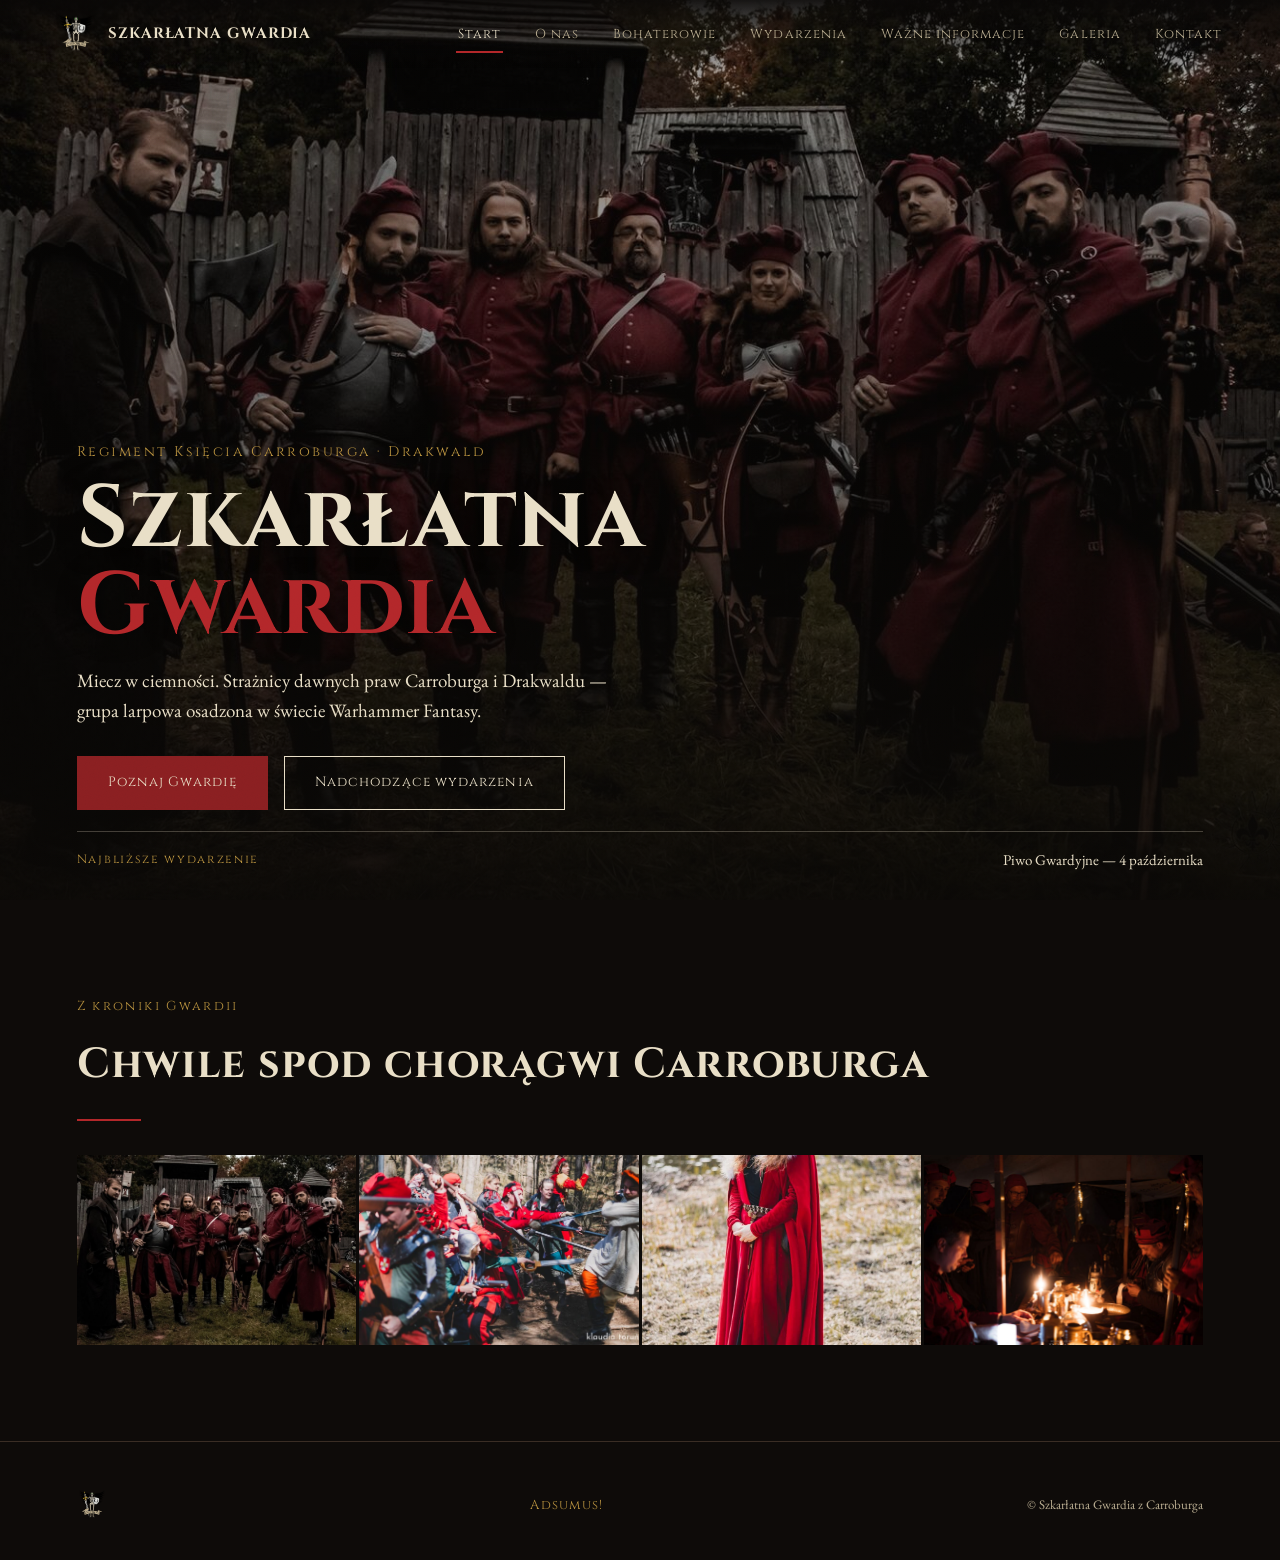
==== index.html @ 164d1ecc "Dodaj postac: Odetta von dem Lagershoff" ====
<!DOCTYPE html>
<html lang="pl">
<head>
<meta charset="UTF-8">
<meta name="viewport" content="width=device-width, initial-scale=1, viewport-fit=cover">
<title>Szkarłatna Gwardia z Carroburga</title>
<link rel="preconnect" href="https://fonts.googleapis.com">
<link rel="preconnect" href="https://fonts.gstatic.com" crossorigin>
<link href="https://fonts.googleapis.com/css2?family=Cinzel:wght@500;600;700;900&family=EB+Garamond:ital,wght@0,400;0,500;0,600;1,400&display=swap" rel="stylesheet">
<style>
  :root{
    --ink-0:#0e0b09;
    --ink-1:#171210;
    --ink-2:#231b17;
    --parchment:#e9dfc7;
    --parchment-dim:#b9ad91;
    --crimson:#8a1f21;
    --crimson-bright:#b3272a;
    --crimson-deep:#5c1315;
    --gold:#b8923f;
    --line:#3a2d24;
    --font-display:'Cinzel', 'Times New Roman', serif;
    --font-body:'EB Garamond', Georgia, 'Times New Roman', serif;
    padding-top:env(safe-area-inset-top,0px);
    padding-bottom:env(safe-area-inset-bottom,0px);
    box-sizing:border-box;
  }
  *{box-sizing:border-box;}
  html{scroll-padding-top:env(safe-area-inset-top,0px);}
  html,body{height:100%;}
  body{
    margin:0;
    background:var(--ink-0);
    color:var(--parchment);
    font-family:var(--font-body);
    font-size:18px;
    line-height:1.6;
    -webkit-font-smoothing:antialiased;
  }
  img{max-width:100%;display:block;}
  a{color:inherit;}

  ::selection{background:var(--crimson-bright);color:var(--parchment);}

  /* ---------- Texture ---------- */
  .grain{
    position:fixed;inset:0;pointer-events:none;z-index:5;opacity:.05;mix-blend-mode:overlay;
    background-image:url("data:image/svg+xml,%3Csvg xmlns='http://www.w3.org/2000/svg' width='120' height='120'%3E%3Cfilter id='n'%3E%3CfeTurbulence type='fractalNoise' baseFrequency='0.9' numOctaves='2' stitchTiles='stitch'/%3E%3C/filter%3E%3Crect width='100%25' height='100%25' filter='url(%23n)'/%3E%3C/svg%3E");
  }

  /* ---------- Nav ---------- */
  header.topnav{
    position:fixed;top:0;left:0;right:0;z-index:40;
    padding-top:calc(env(safe-area-inset-top,0px) + 14px);
    padding-bottom:14px;
    display:flex;align-items:center;justify-content:space-between;
    padding-left:clamp(18px,5vw,56px);padding-right:clamp(18px,5vw,56px);
    background:linear-gradient(to bottom, rgba(10,8,7,.92), rgba(10,8,7,0));
    transition:background .3s ease;
  }
  header.topnav.solid{background:rgba(10,8,7,.94);border-bottom:1px solid var(--line);}
  .brand{display:flex;align-items:center;gap:12px;cursor:pointer;}
  .brand img{height:40px;width:40px;object-fit:contain;}
  .brand span{font-family:var(--font-display);font-weight:700;letter-spacing:.06em;font-size:15px;color:var(--parchment);}
  nav.links{display:flex;gap:clamp(10px,2.4vw,30px);}
  nav.links button{
    background:none;border:none;color:var(--parchment-dim);
    font-family:var(--font-display);font-size:13px;letter-spacing:.08em;
    cursor:pointer;padding:6px 2px;position:relative;
  }
  nav.links button.active{color:var(--parchment);}
  nav.links button.active::after{
    content:"";position:absolute;left:0;right:0;bottom:-4px;height:2px;background:var(--crimson-bright);
  }
  nav.links button:hover{color:var(--parchment);}
  .navToggle{display:none;background:none;border:1px solid var(--line);color:var(--parchment);padding:8px 12px;font-family:var(--font-display);font-size:13px;letter-spacing:.05em;cursor:pointer;}

  @media (max-width:860px){
    nav.links{
      position:fixed;top:0;right:0;height:100%;width:min(78vw,320px);
      background:var(--ink-1);flex-direction:column;padding:calc(env(safe-area-inset-top,0px) + 90px) 28px 40px;
      transform:translateX(100%);transition:transform .35s ease;border-left:1px solid var(--line);
      gap:26px;
    }
    nav.links.open{transform:translateX(0);}
    .navToggle{display:block;}
  }

  /* ---------- Pages ---------- */
  .page{display:none;}
  .page.active{display:block;animation:fade .5s ease;}
  @keyframes fade{from{opacity:0;transform:translateY(8px);}to{opacity:1;transform:translateY(0);}}

  section{padding:96px clamp(18px,6vw,80px);}
  .wrap{max-width:1180px;margin:0 auto;}
  .narrow{max-width:760px;margin:0 auto;}

  h1,h2,h3{font-family:var(--font-display);font-weight:700;margin:0 0 .5em;color:var(--parchment);}
  h2{font-size:clamp(28px,4vw,42px);letter-spacing:.02em;}
  h3{font-size:20px;letter-spacing:.02em;color:var(--parchment);}
  .eyebrow{
    font-family:var(--font-display);font-size:13px;letter-spacing:.18em;color:var(--gold);
    margin-bottom:14px;display:block;
  }
  p{margin:0 0 1.1em;color:var(--parchment-dim);}
  p.lead{color:var(--parchment);font-size:1.15em;}

  .rule{width:64px;height:2px;background:var(--crimson-bright);margin:18px 0 34px;}
  .rule.center{margin-left:auto;margin-right:auto;}

  /* ---------- Hero ---------- */
  .hero{
    position:relative;min-height:100svh;display:flex;align-items:flex-end;
    background:linear-gradient(to bottom, rgba(10,8,6,.35) 0%, rgba(10,8,6,.55) 55%, rgba(10,8,6,.96) 100%), url("[data-uri]") center 28% / cover no-repeat;
    padding:0 clamp(18px,6vw,80px) 90px;
  }
  .hero-inner{max-width:820px;padding-top:calc(env(safe-area-inset-top,0px) + 140px);}
  .hero .eyebrow{font-size:14px;}
  .hero h1{
    font-size:clamp(40px,7.4vw,88px);line-height:.98;letter-spacing:.01em;margin-bottom:.18em;
    text-shadow:0 3px 22px rgba(0,0,0,.55);
  }
  .hero h1 em{font-style:normal;color:var(--crimson-bright);}
  .hero p.lead{max-width:560px;font-size:clamp(16px,2vw,19px);}
  .hero-ctas{display:flex;gap:16px;flex-wrap:wrap;margin-top:30px;}
  .btn{
    font-family:var(--font-display);font-size:13.5px;letter-spacing:.08em;
    padding:15px 30px;border:1px solid var(--parchment);color:var(--parchment);
    background:transparent;cursor:pointer;text-decoration:none;display:inline-block;
    transition:background .25s ease, color .25s ease, border-color .25s ease;
  }
  .btn:hover{background:var(--parchment);color:var(--ink-0);}
  .btn.primary{background:var(--crimson);border-color:var(--crimson);color:var(--parchment);}
  .btn.primary:hover{background:var(--crimson-bright);border-color:var(--crimson-bright);color:#fff;}

  .hero-next-event{
    position:absolute;left:clamp(18px,6vw,80px);right:clamp(18px,6vw,80px);bottom:28px;
    display:flex;justify-content:space-between;align-items:center;flex-wrap:wrap;gap:10px;
    border-top:1px solid rgba(233,223,199,.25);padding-top:16px;
  }
  .hero-next-event .tag{font-family:var(--font-display);font-size:12px;letter-spacing:.14em;color:var(--gold);}
  .hero-next-event .ev{font-size:15px;color:var(--parchment);}

  /* ---------- O nas ---------- */
  .callout{
    background:var(--ink-1);border:1px solid var(--line);padding:40px clamp(24px,4vw,56px);
    position:relative;
  }
  .callout::before{
    content:"„";font-family:Georgia,serif;font-size:90px;color:var(--crimson);position:absolute;
    top:-6px;left:20px;line-height:1;opacity:.85;
  }
  .oath{font-style:italic;font-size:1.15em;color:var(--parchment);line-height:1.9;}
  .oath .line{display:block;}

  .call-word{
    font-family:var(--font-display);font-size:clamp(30px,5vw,52px);color:var(--crimson-bright);
    letter-spacing:.03em;margin:0;
  }

  .langnote{margin-top:30px;padding-top:24px;border-top:1px solid var(--line);}
  .langnote summary{cursor:pointer;font-family:var(--font-display);font-size:13px;letter-spacing:.1em;color:var(--gold);}
  .langnote[open] summary{margin-bottom:14px;}
  .langnote p{font-style:italic;}

  .units-grid{display:grid;grid-template-columns:repeat(auto-fit,minmax(200px,1fr));gap:1px;background:var(--line);margin-top:10px;border:1px solid var(--line);}
  .unit{background:var(--ink-1);padding:26px 22px;}
  .unit .count{font-family:var(--font-display);font-size:34px;color:var(--crimson-bright);}
  .unit .name{margin-top:6px;font-size:15px;color:var(--parchment);}

  /* ---------- Bohaterowie ---------- */
  .heroes-grid{display:grid;grid-template-columns:repeat(auto-fill,minmax(280px,1fr));gap:2px;background:var(--line);border:1px solid var(--line);}
  .hcard{background:var(--ink-1);padding:32px 26px;display:flex;flex-direction:column;gap:10px;}
  .hcard .crest{width:34px;height:34px;opacity:.85;}
  .hcard .role{font-family:var(--font-display);font-size:11.5px;letter-spacing:.1em;color:var(--gold);}
  .hcard h3{margin-bottom:2px;}
  .hcard p{font-size:15.5px;margin-bottom:0;}
  .hcard.has-portrait{padding-top:26px;}
  .hcard .portrait{
    width:128px;height:auto;display:block;margin:0 auto 12px;
    filter:drop-shadow(0 6px 14px rgba(0,0,0,.5));
  }
  .hcard.has-portrait .role,
  .hcard.has-portrait h3{text-align:center;}

  /* ---------- Wydarzenia ---------- */
  .events{border-top:1px solid var(--line);margin-top:20px;}
  .event{
    display:grid;grid-template-columns:150px 1fr auto;gap:24px;align-items:center;
    padding:28px 0;border-bottom:1px solid var(--line);
  }
  .event .date{font-family:var(--font-display);color:var(--crimson-bright);font-size:15px;letter-spacing:.03em;}
  .event h3{margin-bottom:4px;}
  .event p{margin-bottom:0;font-size:15px;}
  .event .link{font-family:var(--font-display);font-size:12.5px;letter-spacing:.08em;color:var(--gold);white-space:nowrap;}
  .event .link:hover{color:var(--parchment);}
  @media (max-width:640px){
    .event{grid-template-columns:1fr;gap:6px;}
    .event .link{justify-self:start;}
  }
  .event-banner{margin-top:56px;display:grid;grid-template-columns:1fr 1.3fr;gap:0;border:1px solid var(--line);}
  .event-banner img{height:100%;object-fit:cover;}
  .event-banner .cap{padding:34px 32px;background:var(--ink-1);display:flex;flex-direction:column;justify-content:center;}
  @media (max-width:760px){.event-banner{grid-template-columns:1fr;}.event-banner img{max-height:340px;}}

  /* ---------- Ważne informacje ---------- */
  .articles{display:flex;flex-direction:column;gap:0;}
  .article{border-top:1px solid var(--line);padding:44px 0;}
  .article:last-child{border-bottom:1px solid var(--line);}
  .article .tag{font-family:var(--font-display);font-size:12px;letter-spacing:.1em;color:var(--gold);}
  .article h3{font-size:24px;margin-top:8px;}
  .article .meta{font-size:13px;color:var(--parchment-dim);margin-bottom:20px;font-style:italic;}
  .article p{max-width:720px;}
  .article ul{max-width:720px;color:var(--parchment-dim);padding-left:22px;margin:0 0 1.1em;}
  .article li{margin-bottom:6px;}
  .article h4{font-family:var(--font-display);font-size:15px;letter-spacing:.03em;color:var(--parchment);margin:22px 0 10px;}
  .article h5{font-family:var(--font-display);font-size:14px;letter-spacing:.02em;color:var(--gold);margin:26px 0 8px;}

  .sword-imgs{display:grid;grid-template-columns:repeat(3,1fr);gap:14px;margin:24px 0 30px;max-width:720px;}
  .sword-imgs figure{margin:0;background:var(--ink-1);border:1px solid var(--line);padding:14px;text-align:center;}
  .sword-imgs img{width:100%;height:170px;object-fit:contain;background:#fff;}
  .sword-imgs figcaption{margin-top:10px;font-size:12px;color:var(--parchment-dim);letter-spacing:.02em;}
  @media (max-width:640px){.sword-imgs{grid-template-columns:1fr 1fr;}}

  .subnav{display:flex;gap:10px;flex-wrap:wrap;margin-bottom:44px;}
  .subnav button{
    font-family:var(--font-display);font-size:12.5px;letter-spacing:.08em;
    padding:10px 20px;border:1px solid var(--line);background:var(--ink-1);color:var(--parchment-dim);
    cursor:pointer;transition:all .2s ease;
  }
  .subnav button.active{background:var(--crimson);border-color:var(--crimson);color:var(--parchment);}
  .subnav button:hover{color:var(--parchment);}
  .subpage{display:none;}
  .subpage.active{display:block;animation:fade .4s ease;}

  .req-grid,.offer-grid{display:grid;grid-template-columns:repeat(auto-fit,minmax(240px,1fr));gap:1px;background:var(--line);border:1px solid var(--line);margin-bottom:10px;}
  .req-grid .card,.offer-grid .card{background:var(--ink-1);padding:26px 24px;}
  .req-grid .card h4,.offer-grid .card h4{font-family:var(--font-display);font-size:14.5px;letter-spacing:.02em;color:var(--parchment);margin:0 0 10px;}
  .req-grid .card p,.offer-grid .card p{font-size:14.5px;margin-bottom:0;}
  .req-grid .card a,.offer-grid .card a{color:var(--gold);}

  /* ---------- Galeria (mozaika) ---------- */
  .gallery{
    display:grid;
    grid-template-columns:repeat(4, 1fr);
    grid-auto-rows:190px;
    grid-auto-flow:dense;
    gap:3px;
  }
  .gallery figure{margin:0;position:relative;overflow:hidden;grid-column:span 1;grid-row:span 1;}
  .gallery figure.g-large{grid-column:span 2;grid-row:span 2;}
  .gallery figure.g-wide{grid-column:span 2;grid-row:span 1;}
  .gallery figure.g-tall{grid-column:span 1;grid-row:span 2;}
  .gallery img{width:100%;height:100%;display:block;object-fit:cover;transition:transform .5s ease;}
  .gallery figure:hover img{transform:scale(1.045);}
  .gallery figcaption{
    position:absolute;right:8px;bottom:6px;font-size:11px;letter-spacing:.04em;
    color:rgba(233,223,199,.85);background:rgba(10,8,6,.55);padding:2px 7px;
  }
  @media (max-width:820px){
    .gallery{grid-template-columns:repeat(2,1fr);grid-auto-rows:170px;}
    .gallery figure.g-large{grid-column:span 2;grid-row:span 2;}
    .gallery figure.g-wide{grid-column:span 2;grid-row:span 1;}
  }

  /* ---------- Kontakt ---------- */
  .contact-grid{display:grid;grid-template-columns:1fr 1fr;gap:60px;}
  @media (max-width:760px){.contact-grid{grid-template-columns:1fr;gap:40px;}}

  .contact-form{display:flex;flex-direction:column;gap:20px;}
  .contact-form label{
    font-family:var(--font-display);font-size:12px;letter-spacing:.1em;color:var(--gold);
    display:block;margin-bottom:8px;
  }
  .contact-form select,
  .contact-form input,
  .contact-form textarea{
    width:100%;background:var(--ink-1);border:1px solid var(--line);color:var(--parchment);
    padding:13px 14px;font-family:var(--font-body);font-size:16px;
  }
  .contact-form select{appearance:auto;cursor:pointer;}
  .contact-form textarea{resize:vertical;min-height:130px;}
  .contact-form input:focus,
  .contact-form select:focus,
  .contact-form textarea:focus{outline:none;border-color:var(--crimson-bright);}
  .contact-form .hint{font-size:12.5px;color:var(--parchment-dim);margin-top:-10px;}
  .contact-form button{align-self:flex-start;}
  .form-note{font-size:13px;color:var(--parchment-dim);margin-top:10px;}
  .field{margin-bottom:24px;}
  .field .k{font-family:var(--font-display);font-size:12px;letter-spacing:.1em;color:var(--gold);display:block;margin-bottom:6px;}
  .field .v{font-size:17px;color:var(--parchment);}
  .field .v.placeholder{color:var(--parchment-dim);font-style:italic;}

  /* ---------- Footer ---------- */
  footer{
    border-top:1px solid var(--line);padding:48px clamp(18px,6vw,80px) calc(40px + env(safe-area-inset-bottom,0px));
    display:flex;justify-content:space-between;align-items:center;flex-wrap:wrap;gap:20px;
  }
  footer .brand img{height:30px;width:30px;}
  footer .motto{font-family:var(--font-display);letter-spacing:.1em;color:var(--gold);font-size:13px;}
  footer .copy{font-size:13px;color:var(--parchment-dim);}
</style>
</head>
<body>

<div class="grain"></div>

<header class="topnav" id="topnav">
  <div class="brand" onclick="goPage('start')">
    <img src="[data-uri]" alt="Herb Szkarłatnej Gwardii">
    <span>SZKARŁATNA&nbsp;GWARDIA</span>
  </div>
  <button class="navToggle" id="navToggle" aria-label="Menu">MENU</button>
  <nav class="links" id="navLinks">
    <button data-page="start">Start</button>
    <button data-page="o-nas">O nas</button>
    <button data-page="bohaterowie">Bohaterowie</button>
    <button data-page="wydarzenia">Wydarzenia</button>
    <button data-page="informacje">Ważne informacje</button>
    <button data-page="galeria">Galeria</button>
    <button data-page="kontakt">Kontakt</button>
  </nav>
</header>

<!-- ============ START ============ -->
<div class="page" id="page-start">
  <div class="hero">
    <div class="hero-inner">
      <span class="eyebrow">Regiment Księcia Carroburga &middot; Drakwald</span>
      <h1>Szkarłatna<br><em>Gwardia</em></h1>
      <p class="lead">Miecz w ciemności. Strażnicy dawnych praw Carroburga i Drakwaldu — grupa larpowa osadzona w świecie Warhammer Fantasy.</p>
      <div class="hero-ctas">
        <a class="btn primary" onclick="goPage('o-nas')">Poznaj Gwardię</a>
        <a class="btn" onclick="goPage('wydarzenia')">Nadchodzące wydarzenia</a>
      </div>
    </div>
    <div class="hero-next-event">
      <span class="tag">Najbliższe wydarzenie</span>
      <span class="ev">Piwo Gwardyjne — 4 października</span>
    </div>
  </div>

  <section>
    <div class="wrap">
      <span class="eyebrow">Z kroniki Gwardii</span>
      <h2>Chwile spod chorągwi Carroburga</h2>
      <div class="rule"></div>
      <div class="gallery" style="grid-template-columns:repeat(4,1fr);">
        <figure><img src="[data-uri]" alt="Gwardia przed fortem Carroburg"></figure>
        <figure><img src="[data-uri]" alt="Szarża w lesie"></figure>
        <figure><img src="[data-uri]" alt="Postać w czerwonej pelerynie nad jeziorem"></figure>
        <figure><img src="[data-uri]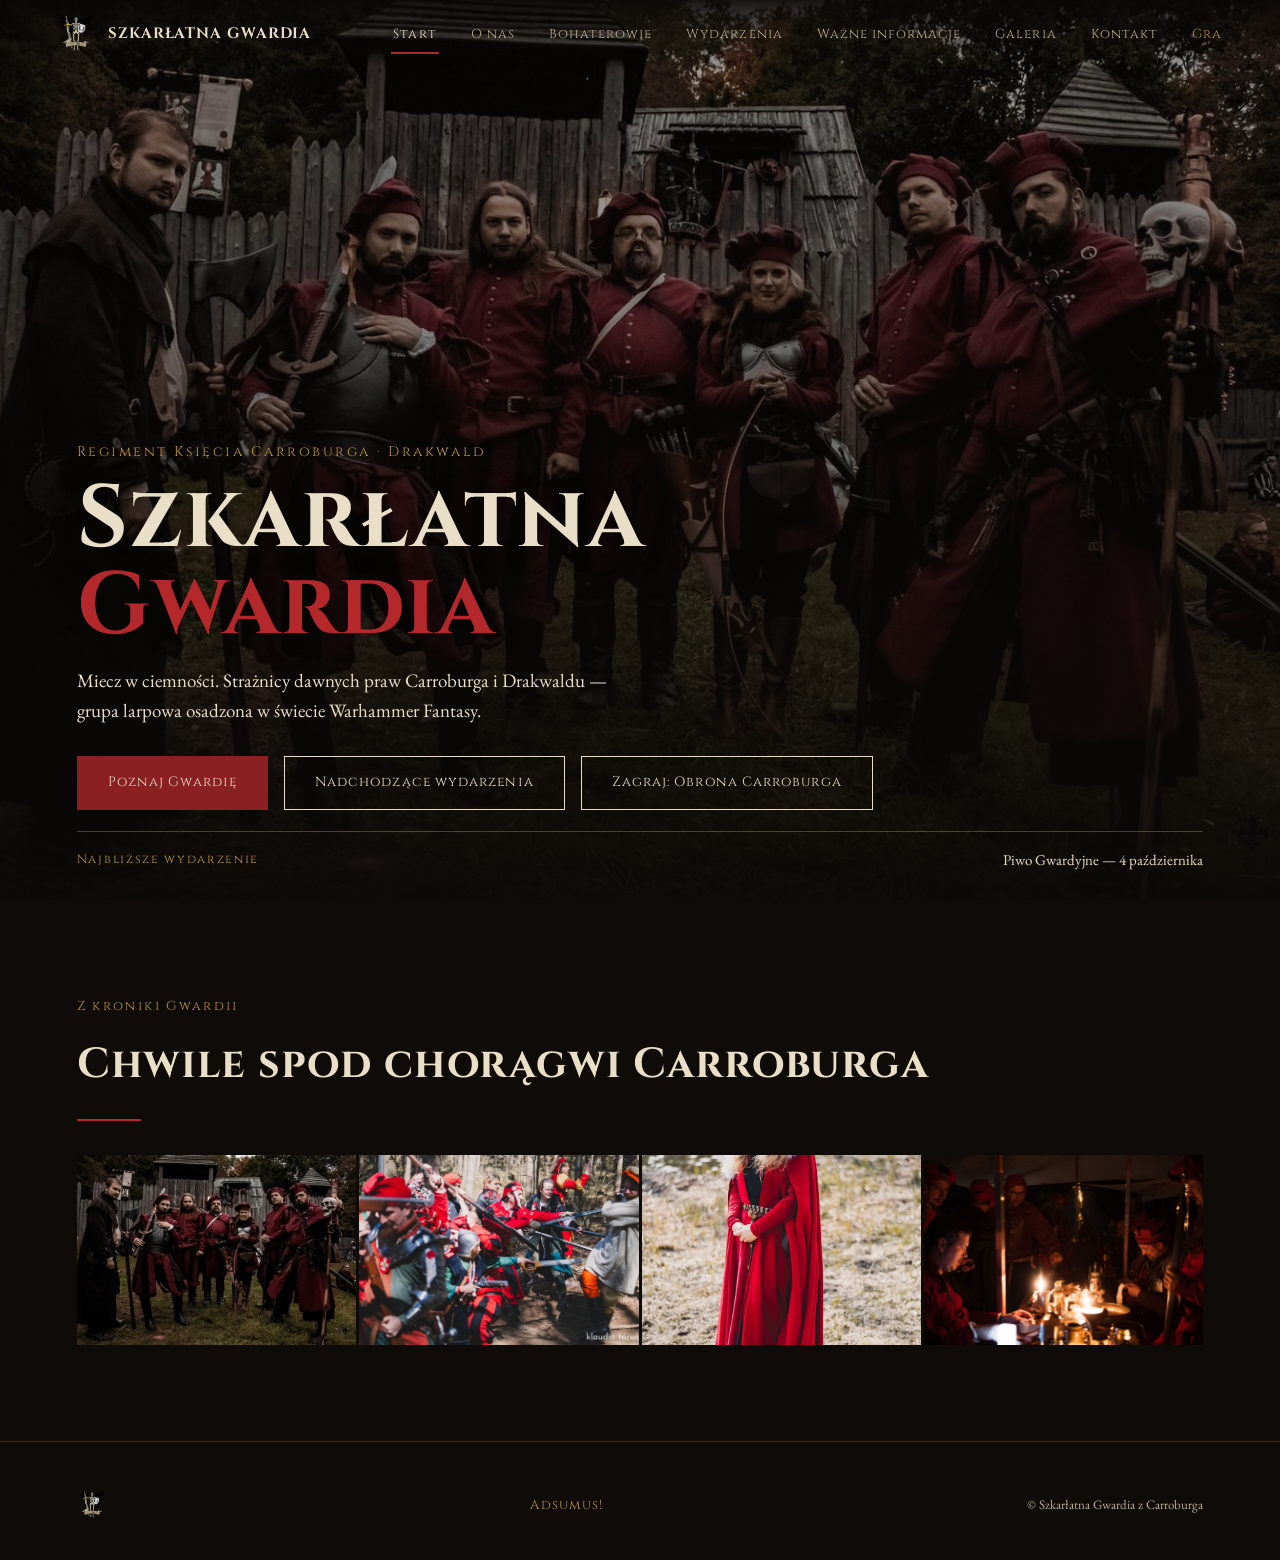
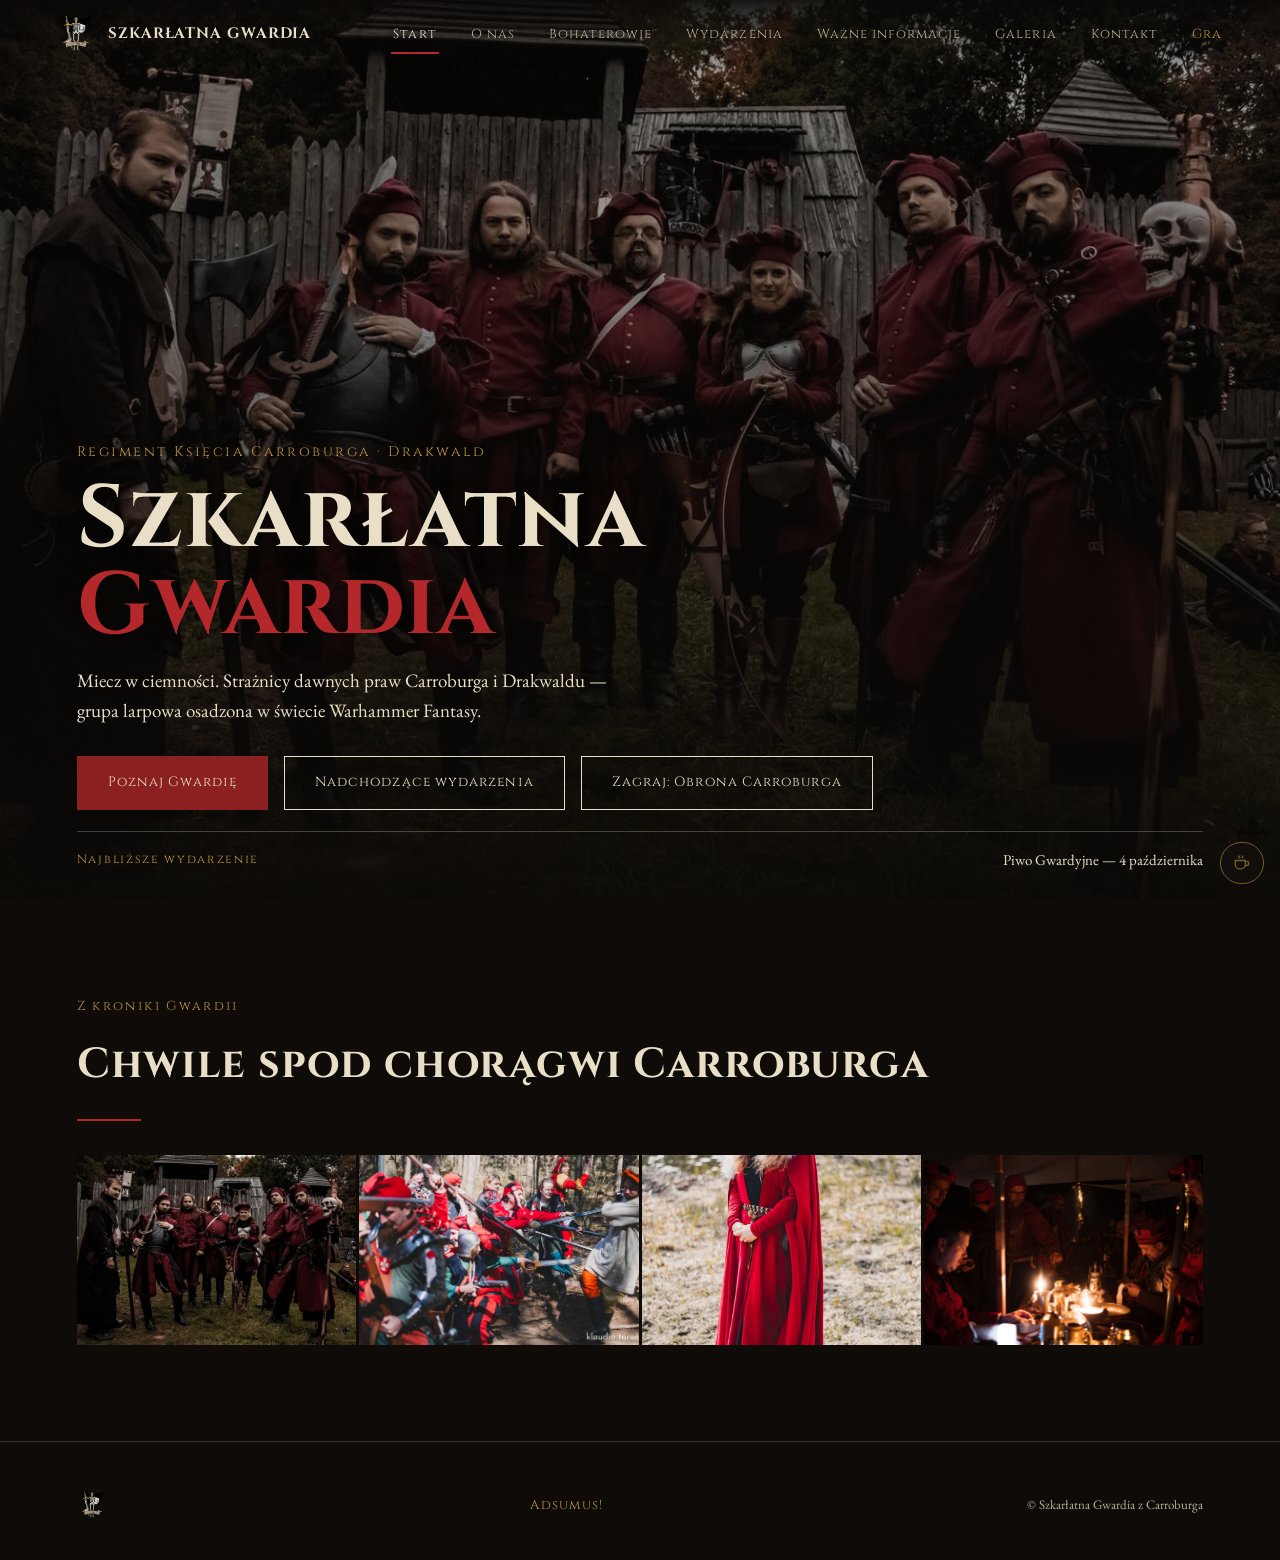
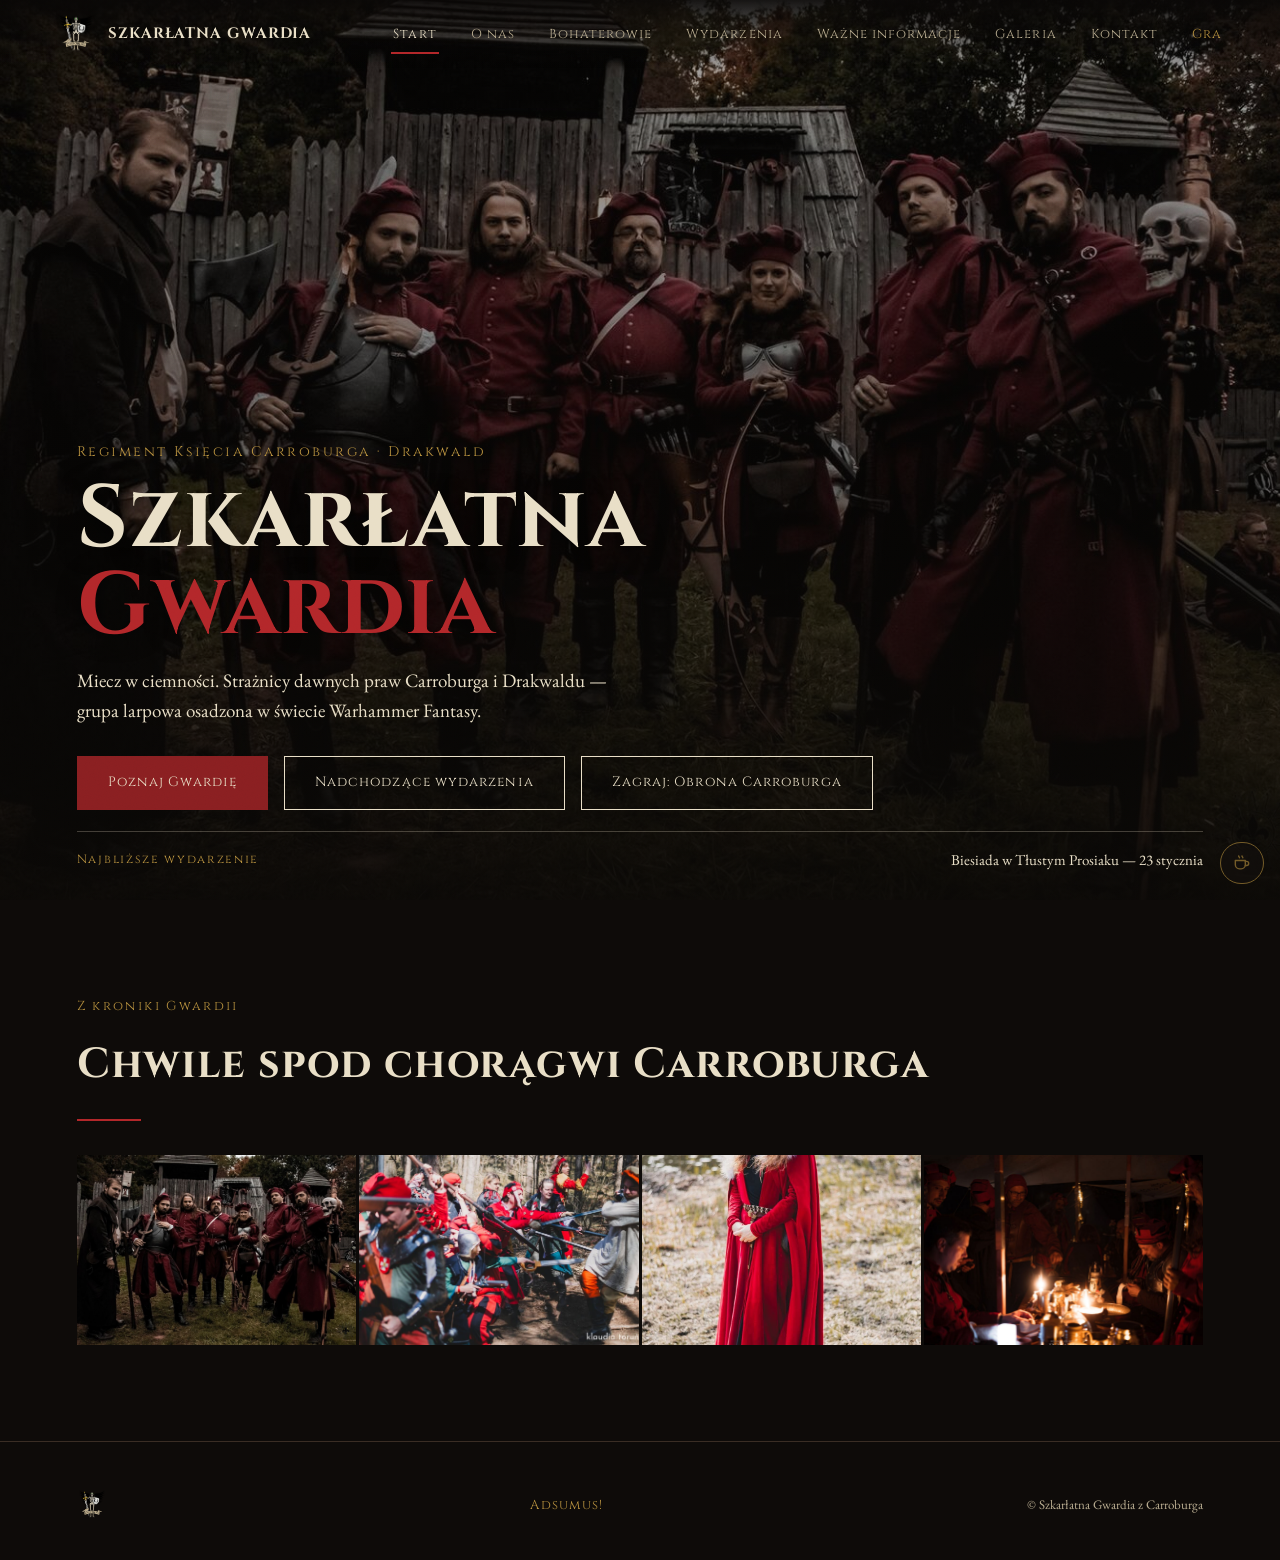
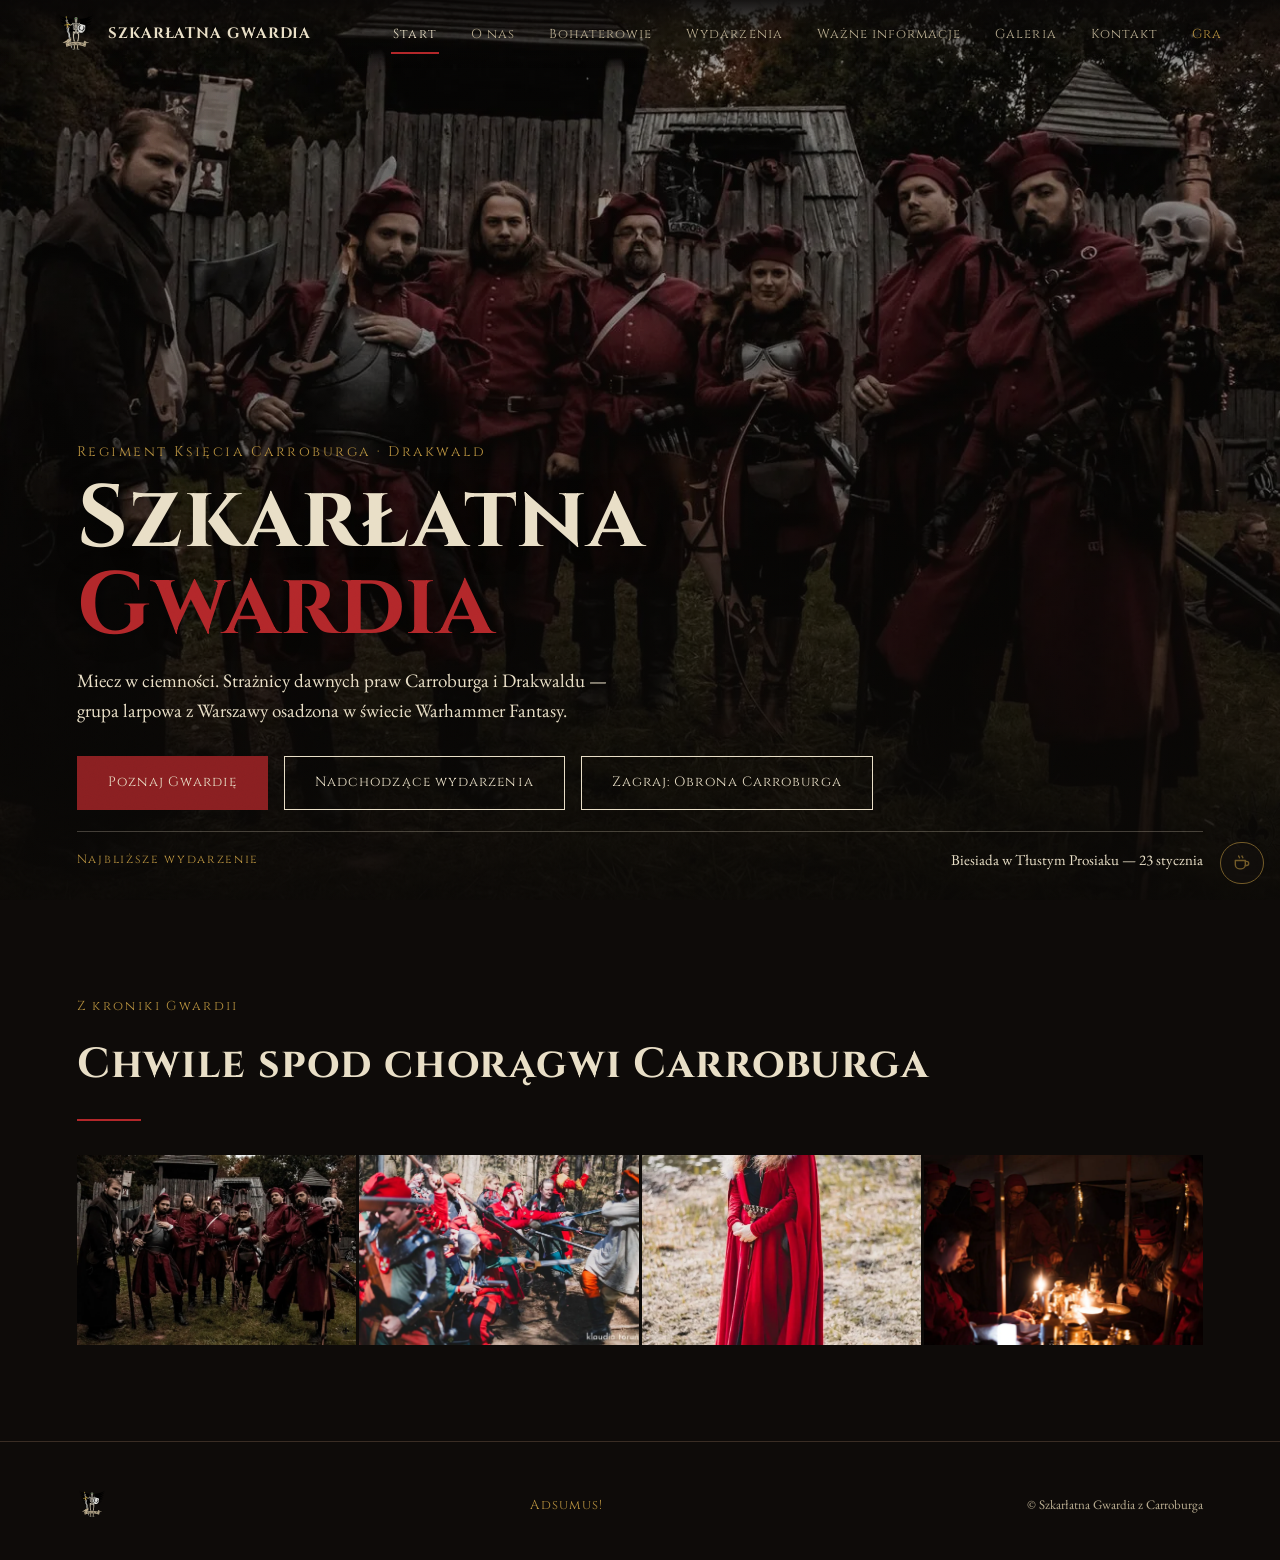
